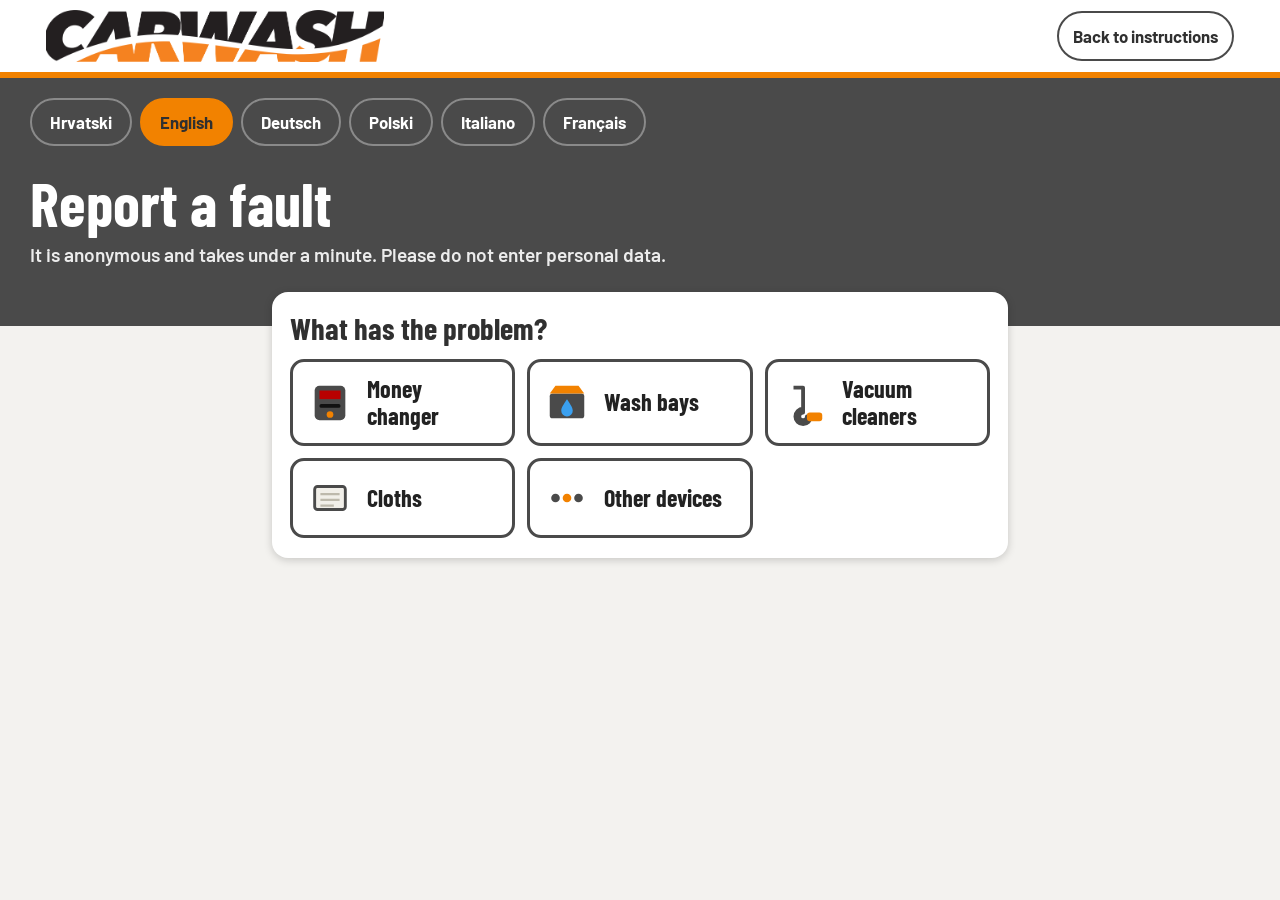
==== report.html @ 5fe4f149 "Add files via upload" ====
<!DOCTYPE html>
<html lang="hr">
<head>
<meta charset="UTF-8">
<meta name="viewport" content="width=device-width, initial-scale=1">
<meta name="theme-color" content="#4a4a4a">
<meta name="robots" content="noindex">
<title>Prijavi kvar | Car Wash</title>
<link rel="preconnect" href="https://fonts.googleapis.com">
<link rel="preconnect" href="https://fonts.gstatic.com" crossorigin>
<link href="https://fonts.googleapis.com/css2?family=Barlow+Condensed:ital,wght@0,600;0,700;1,800&family=Barlow:wght@500;600;700&family=Montserrat:ital,wght@0,700;0,800;0,900;1,800;1,900&display=swap" rel="stylesheet">
<link rel="stylesheet" href="style.css">
</head>
<body class="rp">
<header class="top">
  <div class="bar">
    <a class="logo" href="index.html" id="homeLogo"><img src="assets/carwash-logo.png" alt="Carwash" width="833" height="128"></a>
    <nav class="menu"><a id="homeLink" href="index.html"></a></nav>
  </div>
</header>
<section class="mast mast--rp">
  <nav id="langs" class="langs" aria-label="Language"></nav>
  <h1 id="title"></h1>
  <p id="hint" class="hint"></p>
</section>
<main class="rp-main"><div class="rp-card" id="rp" aria-live="polite"></div></main>
<script src="rp.js"></script>
<script src="report.js"></script>
</body>
</html>
---- style.css ----
:root{--ink:#4a4a4a;--ink2:#303030;--foam:#f3f2ef;--sun:#f28200;--text:#222;--mute:#5d5d5d;--stick:0px;--r:16px}
*{box-sizing:border-box}
html{scroll-behavior:smooth}
body{margin:0;background:var(--foam);color:var(--text);font:500 1.15rem/1.55 Barlow,system-ui,sans-serif;-webkit-text-size-adjust:100%}
img{max-width:100%;height:auto;display:block}
button{font:inherit;color:inherit;cursor:pointer}
.sr{position:absolute;width:1px;height:1px;overflow:hidden;clip:rect(0 0 0 0)}
:focus-visible{outline:3px solid var(--sun);outline-offset:2px}

.top{background:#fff;border-bottom:6px solid var(--sun)}
.bar{max-width:1220px;margin:0 auto;padding:10px 16px;display:flex;align-items:center;justify-content:space-between;gap:12px}
.logo img{height:44px;width:auto}
.menu{display:flex;gap:6px;flex:none}
.menu a{color:var(--ink2);text-decoration:none;font-weight:700;font-size:1.05rem;padding:10px 14px;border-radius:99px;min-height:44px;display:grid;place-items:center;border:2px solid var(--ink)}
.menu a:hover{background:var(--sun);border-color:var(--sun)}

.mast{background:var(--ink);color:#fff;padding:20px 16px 64px}
.langs{display:flex;gap:8px;overflow-x:auto;max-width:1220px;margin:0 auto 22px;padding-bottom:4px;scrollbar-width:none}
.langs::-webkit-scrollbar{display:none}
.langs button{flex:none;border:2px solid #8a8a8a;background:transparent;color:#fff;padding:9px 18px;border-radius:99px;font-weight:700;font-size:1.05rem;min-height:46px}
.langs button[aria-pressed=true]{background:var(--sun);border-color:var(--sun);color:var(--ink2)}
.mast h1{max-width:1220px;margin:0 auto 6px;font:700 clamp(2.2rem,7vw,3.8rem)/1.02 'Barlow Condensed',sans-serif}
.hint{max-width:1220px;margin:0 auto;color:#ececec;font-size:1.2rem;font-weight:600}

.stage{max-width:1240px;margin:-48px auto 0;padding:0 10px 56px;display:grid;gap:16px}
.machine{margin:0;position:sticky;top:0;z-index:5;padding:8px 0;background:linear-gradient(var(--foam) 82%,transparent)}
.frame{border-radius:var(--r);overflow:hidden;box-shadow:0 8px 28px rgba(0,0,0,.28);background:#f7d42a}
.frame svg{display:block;width:100%;height:auto}
.zoom-btn{position:absolute;left:8px;top:16px;width:44px;height:44px;border-radius:50%;border:0;background:var(--ink);color:#fff;display:grid;place-items:center;box-shadow:0 2px 8px rgba(0,0,0,.35)}
#flow{position:fixed;left:0;width:100vw;z-index:4;pointer-events:none;display:none}

/* machine svg */
.ph{font-family:Montserrat,Barlow,system-ui,sans-serif;font-weight:800;fill:#111}
.ph.heavy{font-weight:900}.ph.it{font-style:italic;font-weight:900}.ph.wh{fill:#fff}
.coinv{cursor:pointer}
.seg{fill:#8c0000}.seg.on{fill:#fff0e6;filter:drop-shadow(0 0 3px #ff9a80)}
.btn{cursor:pointer;outline:none}
.btn .halo{opacity:0}
.btn[aria-pressed=true] .halo,.btn:focus-visible .halo{opacity:1}
.btn:hover .face{filter:brightness(1.1)}
.pulse{fill:#fff;opacity:0;transform-box:fill-box;transform-origin:center;animation:pulse 2.1s ease-out infinite;pointer-events:none}
.btn[aria-pressed=true] .pulse{animation:none;opacity:0}
@keyframes pulse{0%{opacity:.95;transform:scale(1)}100%{opacity:0;transform:scale(1.7)}}

.coins{display:flex;gap:8px;align-items:center;overflow-x:auto;scrollbar-width:none;padding:6px 2px}
.coins::-webkit-scrollbar{display:none}
.coins>span{flex:none;font-weight:700;color:var(--ink2);font-size:1.05rem}
.chip{flex:none;min-height:46px;min-width:46px;padding:0 14px;border-radius:99px;border:2px solid var(--ink);background:#fff;font-weight:700;font-size:1.1rem;display:grid;place-items:center}
.chip:active{background:var(--sun)}
.coins--d{display:none;margin-top:6px}

.content{display:grid;gap:16px;align-content:start}
.programs{display:grid;gap:14px}
.card{background:#fff;border-radius:var(--r);box-shadow:0 1px 3px rgba(0,0,0,.16);scroll-margin-top:calc(var(--stick) + 12px);border:3px solid transparent;transition:border-color .2s,box-shadow .2s}
.card.on{border-color:var(--c);box-shadow:0 6px 20px rgba(0,0,0,.22)}
.card-h{display:flex;align-items:center;gap:14px;width:100%;text-align:left;background:none;border:0;padding:16px 16px 8px}
.dot{flex:none;width:46px;height:46px;border-radius:50%;background:var(--f);border:5px solid #a3a3a3;box-shadow:inset 0 0 0 2px rgba(0,0,0,.18)}
.ttl{flex:1;min-width:0}
.ttl b{display:block;font:700 1.95rem/1.05 'Barlow Condensed',sans-serif}
.ttl small{color:var(--mute);font-size:1.05rem;font-weight:600}
.time{flex:none;background:var(--sun);color:var(--ink2);font:700 1.35rem/1 'Barlow Condensed',sans-serif;padding:9px 12px;border-radius:10px;white-space:nowrap}
.tags{display:flex;gap:8px;flex-wrap:wrap;padding:0 18px}
.tags span{background:var(--ink);color:#fff;font-weight:700;font-size:.95rem;padding:3px 12px;border-radius:99px}
.card p{margin:0;padding:10px 18px 18px;max-width:62ch;font-size:1.15rem;font-weight:500;color:#1b1b1b}

.prices{background:#fff;border-radius:var(--r);padding:18px;box-shadow:0 1px 3px rgba(0,0,0,.16)}
h2{margin:0 0 10px;font:700 1.95rem/1.1 'Barlow Condensed',sans-serif}
.prices{scroll-margin-top:calc(var(--stick) + 12px)}
.prices h2{font-size:2.4rem;margin:0}
.asof{margin:0 0 12px;color:var(--mute);font-weight:600}
.tarhead{display:flex;align-items:baseline;flex-wrap:wrap;gap:6px 12px;background:var(--ink);color:#fff;border-radius:12px;padding:10px 14px;margin-bottom:4px}
.tarhead b{font:700 1.5rem/1.1 'Barlow Condensed',sans-serif}
.tarhead span{font-weight:700;font-size:1.1rem}
.tarhead em{font-style:normal;margin-left:auto;background:var(--sun);color:var(--ink2);font-weight:700;font-size:.95rem;padding:2px 10px;border-radius:99px}
.prices h3{margin:16px 0 4px;padding-bottom:4px;border-bottom:3px solid var(--sun);font:700 1.5rem/1.1 'Barlow Condensed',sans-serif;color:var(--ink2)}
.prow{list-style:none;margin:0;padding:0}
.prow li{display:flex;justify-content:space-between;gap:12px;padding:7px 2px;font-weight:600;font-size:1.15rem;border-bottom:1px solid #e6e4df}
.prow b{font:700 1.5rem/1 'Barlow Condensed',sans-serif;color:var(--ink2)}
.vat{margin:16px 0 0;color:var(--mute);font-size:1rem;font-weight:600}
.vat a{color:var(--ink2);font-weight:700;overflow-wrap:anywhere}
.rate{justify-self:center;background:var(--sun);color:var(--ink2);text-decoration:none;font-weight:700;font-size:1.15rem;padding:15px 38px;border-radius:99px;min-height:50px;box-shadow:0 4px 12px rgba(242,130,0,.4)}
.rate:hover{background:#ff9419}

.zoom{border:0;padding:0;width:100vw;max-width:100vw;height:100dvh;max-height:100dvh;background:rgba(15,15,15,.94)}
.zoom::backdrop{background:#000}
.zscroll{overflow:auto;height:100%;display:grid;align-items:center}
#zbox svg{display:block;width:max(100%,1000px);margin:auto}
#zoomClose{position:fixed;top:10px;right:10px;z-index:2;width:48px;height:48px;border-radius:50%;border:0;background:#fff;color:var(--ink);font-size:2rem;line-height:1}

@media (max-width:420px){.logo img{height:36px}.menu a{padding:8px 11px;font-size:1rem}}
@media (min-width:960px){
  .stage{grid-template-columns:minmax(0,1.55fr) minmax(0,1fr);gap:28px;align-items:start;padding:0 20px 72px}
  .machine{top:16px;padding:0;background:none}
  .zoom-btn{top:8px}
  .coins--d{display:flex;flex-wrap:wrap;overflow:visible}.coins--m{display:none}
  .card{scroll-margin-top:24px}
  .mast{padding:20px 20px 72px}
  .logo img{height:52px}
}
@media (prefers-reduced-motion:reduce){html{scroll-behavior:auto}.pulse{animation:none;opacity:.55;transform:scale(1.3)}.btn[aria-pressed=true] .pulse{opacity:0}.card{transition:none}}

/* exchange (under title) */
.exch{max-width:1220px;margin:22px auto 0;background:#fff;color:var(--ink2);border-radius:var(--r);padding:16px;box-shadow:0 4px 18px rgba(0,0,0,.3)}
.exch-h{display:flex;gap:14px;align-items:center;margin-bottom:12px}
.exch-h h2{margin:0 0 2px;font-size:1.9rem}
.exch-h p{margin:0;color:var(--mute);font-weight:600;font-size:1.05rem;line-height:1.3}
.exch .ico{flex:none;display:grid;place-items:center}
.exch-g{display:grid;grid-template-columns:repeat(3,minmax(0,1fr));gap:10px}
.tile{background:var(--foam);border:2px solid #e2dfd8;border-radius:12px;padding:10px 8px;display:grid;justify-items:center;gap:4px}
.trow{display:grid;justify-items:center;gap:0}
.trow b{font:700 1.7rem/1 'Barlow Condensed',sans-serif;white-space:nowrap}
.trow i{font-style:normal;font-weight:700;color:var(--sun);font-size:1.2rem;line-height:1}
.tok{display:flex;align-items:center;gap:3px}.tok svg{width:24px;height:24px}
.tile em{font-style:normal;background:var(--sun);color:var(--ink2);font-weight:700;font-size:.95rem;padding:0 10px;border-radius:99px}
.tile em.b0{visibility:hidden}
.tile-card{grid-column:1/-1;display:flex;align-items:center;justify-content:flex-start;gap:14px;padding:10px 14px;text-align:left}
.tile-card b{display:block;font:700 1.5rem/1.1 'Barlow Condensed',sans-serif}
.tile-card span{font-weight:600;font-size:1.05rem}
.exch-n{margin:10px 2px 0;font-weight:700;color:var(--mute)}

/* devices (bottom) */
.devices{max-width:1240px;margin:0 auto;padding:0 10px 90px;display:grid;gap:14px}
.devices>h2{margin:8px 0 0;font-size:2.4rem;color:var(--ink2)}
.devgrid{display:grid;grid-template-columns:repeat(auto-fit,minmax(min(100%,320px),1fr));gap:14px}
.dev{background:#fff;border-radius:var(--r);box-shadow:0 1px 3px rgba(0,0,0,.16);padding:16px;display:flex;gap:14px;align-items:flex-start}
.dev-i{flex:none;width:76px;height:76px;display:grid;place-items:center;background:var(--foam);border-radius:14px;overflow:hidden}
.dev-i img{width:76px;height:76px;object-fit:cover}
.dev h3{margin:0 0 4px;font:700 1.7rem/1.1 'Barlow Condensed',sans-serif}
.dev p{margin:0 0 10px;font-weight:500}
.dev--wide{grid-column:1/-1;display:block}
.cp{display:grid;gap:18px}
.cp-demo{display:grid;gap:10px;align-content:start}
.cps{display:block;width:100%;height:auto;border-radius:14px}
.cps text{font-family:Montserrat,Barlow,sans-serif;font-weight:800}
.cp-cap{margin:0;font-weight:700;font-size:1.2rem;min-height:3.1em;color:var(--ink2)}
.cp-dots{display:flex;gap:8px}
.cp-dots button{width:46px;height:46px;border-radius:50%;border:2px solid var(--ink);background:#fff;font-weight:700;font-size:1.1rem}
.cp-dots button[aria-pressed=true]{background:var(--sun);border-color:var(--sun)}
.cp-list h3{margin:0 0 8px;font-size:2rem}
.cp-list ul{list-style:none;margin:0;padding:0;display:grid;gap:10px}
.cp-list li{padding-left:14px;border-left:5px solid #d9d6cf}
.cp-list li b{display:block;font:700 1.35rem/1.15 'Barlow Condensed',sans-serif}
.cp-list li span{font-weight:500;font-size:1.1rem}
.cp-list li.k-wet{border-color:#1a73d9}.cp-list li.k-stop{border-color:#d10000}.cp-list li.k-q{border-color:var(--sun)}
.thx{margin:14px 0 0;font-weight:700;color:var(--mute)}
@media (min-width:760px){.cp{grid-template-columns:1.15fr 1fr}}

/* carpet animation */
.mat{transform:translateY(50px);transition:transform .9s ease}
.s1 .mat,.s2 .mat{transform:translateY(-40px)}
.s3 .mat{transition:none;transform-origin:242px 0;animation:turn 3.6s ease-in-out infinite}
@keyframes turn{0%,100%{transform:translateY(-40px) scaleX(1)}30%{transform:translateY(12px) scaleX(1)}48%{transform:translateY(12px) scaleX(-1)}85%{transform:translateY(-40px) scaleX(-1)}}
.d0,.d1{opacity:0}.s1 .d1,.s2 .d1,.s3 .d1{opacity:1}
.s0 .d0{opacity:1;animation:hide .01s 1.5s forwards}.s0 .d1{animation:showit .01s 1.5s forwards}
@keyframes hide{to{opacity:0}}@keyframes showit{to{opacity:1}}
.coin{opacity:0}.s0 .coin{animation:coin 1.5s ease-in both}
@keyframes coin{0%{opacity:1;transform:translateY(0)}80%{opacity:1;transform:translateY(30px)}100%{opacity:0;transform:translateY(36px)}}
.drop{opacity:0}.s2 .drop{animation:fall .9s linear infinite}
@keyframes fall{0%{opacity:0;transform:translateY(0)}15%{opacity:1}85%{opacity:1}100%{opacity:0;transform:translateY(50px)}}
.bluehalo{opacity:0;transform-box:fill-box;transform-origin:center}.s2 .bluehalo{animation:ping 1s ease-out infinite}
@keyframes ping{0%{opacity:.95;transform:scale(1)}100%{opacity:0;transform:scale(1.9)}}
.arrs{opacity:0}.s1 .arrs,.s3 .arrs{opacity:1}.s1 .aInG{animation:nudge 1.2s ease-in-out infinite}.s1 .aOutG{display:none}
@keyframes nudge{50%{transform:translateY(-18px)}}
.rot{opacity:0}.s3 .rot{opacity:1;animation:spin 2.2s linear infinite}
@keyframes spin{to{transform:rotate(360deg)}}

/* cloth device animation */
.kd0,.kd1{opacity:0}.kr.s1 .kd1,.kr.s2 .kd1{opacity:1}
.kr.s0 .kd0{opacity:1;animation:hide .01s 1.5s forwards}.kr.s0 .kd1{animation:showit .01s 1.5s forwards}
.kcoin{opacity:0}.kr.s0 .kcoin{animation:kcoin 1.5s ease-in both}
@keyframes kcoin{0%{opacity:1;transform:translateX(0)}80%{opacity:1;transform:translateX(-122px)}100%{opacity:0;transform:translateX(-128px)}}
.kh{opacity:0;transform-box:fill-box;transform-origin:center}.kr.s1 .kh{animation:kh 2.4s ease-out infinite}
@keyframes kh{0%{opacity:.95;transform:scale(1)}22%{opacity:0;transform:scale(1.7)}100%{opacity:0;transform:scale(1.7)}}
.kcl{transform:translateY(-62px);transition:transform .9s ease}.kr.s2 .kcl{transform:translateY(0)}

/* warning strip */
.warn{grid-column:1/-1;display:grid;grid-template-columns:140px 1fr;gap:14px;align-items:center;background:#fff4e0;border:3px solid var(--sun);border-radius:var(--r);padding:12px 16px;box-shadow:0 1px 3px rgba(0,0,0,.16)}
.wn-svg{width:140px;height:auto;display:block;border-radius:10px}
.wn-t{display:grid;grid-template-columns:auto 1fr;column-gap:10px;align-items:center}
.wn-i,.kr-note i{display:inline-grid;place-items:center;width:34px;height:34px;border-radius:50%;background:var(--sun);color:#fff;font:800 1.3rem/1 'Barlow Condensed',sans-serif;font-style:normal}
.wn-t h2{margin:0;font:800 1.7rem/1.1 'Barlow Condensed',sans-serif;color:var(--ink2)}
.wn-t p{grid-column:1/-1;margin:6px 0 0;font-weight:600;font-size:1.15rem}
.wn-lance{animation:wnL 6s ease-in-out infinite}
.wn-hand{animation:wnH 6s ease-in-out infinite}
.wn-finger{animation:wnF 6s ease-in-out infinite}
.wn-halo{opacity:0;transform-box:fill-box;transform-origin:center;animation:wnO 6s ease-out infinite}
.wn-drop{opacity:0;animation:wnD .8s linear infinite;animation-play-state:running}
@keyframes wnL{0%,18%{transform:translateY(-12px) rotate(6deg)}30%,88%{transform:translateY(24px) rotate(0)}96%,100%{transform:translateY(-12px) rotate(6deg)}}
.wn-lance{transform-origin:90px 46px}.wn-drops{opacity:0;animation:wnJ 6s ease-out infinite}.wn-jet{opacity:0;animation:wnJ 6s ease-out infinite}
@keyframes wnJ{0%,64%{opacity:0}68%,88%{opacity:.9}94%,100%{opacity:0}}
@keyframes wnH{0%,18%{opacity:0}28%,88%{opacity:1}96%,100%{opacity:0}}
@keyframes wnF{0%,50%{opacity:0;transform:translate(36px,28px)}58%,66%{opacity:1;transform:translate(0,-8px)}74%,100%{opacity:0;transform:translate(36px,28px)}}
@keyframes wnO{0%,55%{opacity:0;transform:scale(1)}60%{opacity:.95;transform:scale(1)}78%{opacity:0;transform:scale(1.9)}100%{opacity:0}}
@keyframes wnD{0%{opacity:0;transform:translateY(-8px)}20%{opacity:1}100%{opacity:0;transform:translateY(34px)}}
.pricepill{display:inline-block;background:var(--sun);color:var(--ink2);font:800 1.6rem/1 'Barlow Condensed',sans-serif;border-radius:999px;padding:6px 16px;margin-bottom:6px}
.kr-s{margin:6px 0 12px;font-weight:500;font-size:1.1rem}
.kr-types{list-style:none;margin:0 0 12px;padding:0;display:grid;gap:8px}
.kr-types li{padding:2px 0 2px 14px;border-left:8px solid #d9d6cf;font:700 1.3rem/1.2 'Barlow Condensed',sans-serif}
.kr-types .k-glass{border-color:#1a73d9}.kr-types .k-cockpit{border-color:#f28200}.kr-types .k-leather{border-color:#8a5a2b}.kr-types .k-dry{border-color:#bbb}
.kr-note{display:flex;gap:10px;align-items:center;margin:0;padding:10px 12px;background:#fff4e0;border:2px solid var(--sun);border-radius:10px;font-weight:700;font-size:1.15rem}
.kr-note i{flex:none}
@media (max-width:480px){.warn{grid-template-columns:1fr}.wn-svg{width:100%;max-width:220px;margin:0 auto}}

/* go2wash bubble */
.go2{position:fixed;right:14px;bottom:14px;z-index:30;display:grid;justify-items:end;gap:10px}
.go2-b{width:60px;height:60px;border-radius:50%;border:0;background:var(--sun);color:var(--ink2);box-shadow:0 6px 18px rgba(0,0,0,.35);display:grid;place-items:center;position:relative}
.go2-b span{font:800 1.45rem/1 'Barlow Condensed',sans-serif;letter-spacing:.02em}
.go2-b i{position:absolute;right:2px;top:2px;width:14px;height:14px;border-radius:50%;background:#fff;border:3px solid var(--ink)}
.go2-b::after{content:"";position:absolute;inset:0;border-radius:50%;border:3px solid var(--sun);animation:gp 2.6s ease-out infinite;pointer-events:none}
@keyframes gp{0%{opacity:.8;transform:scale(1)}100%{opacity:0;transform:scale(1.5)}}
.go2.open .go2-b::after{animation:none;opacity:0}
.go2-p{width:min(320px,calc(100vw - 28px));background:#fff;border-radius:var(--r);padding:14px 16px 16px;box-shadow:0 10px 30px rgba(0,0,0,.35);border-top:6px solid var(--sun)}
.go2-p[hidden]{display:none}
.go2-h{display:flex;align-items:center;gap:8px}
.go2-h b{font:700 1.7rem/1 'Barlow Condensed',sans-serif}
.go2-h em{font-style:normal;background:var(--ink);color:#fff;font-weight:700;font-size:.9rem;padding:2px 10px;border-radius:99px}
.go2-x{margin-left:auto;width:40px;height:40px;border-radius:50%;border:0;background:var(--foam);font-size:1.6rem;line-height:1}
.go2-tag{margin:6px 0 4px;font-weight:700;color:var(--mute)}
.go2-p p{margin:0 0 12px}
.go2-p a{display:inline-block;background:var(--ink);color:#fff;text-decoration:none;font-weight:700;padding:11px 20px;border-radius:99px;min-height:44px}
@media (prefers-reduced-motion:reduce){.go2-b::after{animation:none;opacity:0}.mat{transition:none}.s3 .mat,.s1 .arrs,.s2 .drop,.s3 .rot,.s2 .bluehalo,.s0 .coin{animation:none}.s2 .drop{opacity:1}.s0 .d0{animation:none}.s0 .d1{animation:none;opacity:0}}

.dev-b{min-width:0}.dev h3{overflow-wrap:anywhere}
.dev-i svg{width:56px;height:56px}

@media (prefers-reduced-motion:reduce){.wn-lance,.wn-hand,.wn-finger,.wn-halo,.wn-drop,.kr.s1 .kh,.kr.s0 .kcoin{animation:none}.wn-lance{transform:translateY(24px)}.wn-jet,.wn-drops{opacity:.9;animation:none}.wn-hand{opacity:1}.wn-drop{opacity:1}.kcl{transition:none}.kr.s0 .kd0,.kr.s0 .kd1{animation:none}.kr.s0 .kd1{opacity:0}.s3 .mat{transform:translateY(12px)}}

.foot{max-width:1240px;margin:0 auto;padding:0 10px 110px;display:grid;gap:18px;justify-items:center;text-align:center}
.foot .vat{margin:0;background:#fff;border-radius:var(--r);box-shadow:0 1px 3px rgba(0,0,0,.16);padding:16px 18px;width:100%;box-sizing:border-box;font-size:1.1rem;color:var(--ink2)}

/* prijava kvara: gumb na glavnoj stranici */
.rp-fab{position:fixed;left:14px;bottom:14px;z-index:30;background:#d10000;color:#fff;text-decoration:none;font:800 1.15rem/1 'Barlow Condensed',sans-serif;letter-spacing:.04em;text-transform:uppercase;padding:0 32px 0 26px;min-height:56px;justify-content:center;border-radius:99px;display:flex;align-items:center;gap:10px;box-shadow:0 6px 18px rgba(0,0,0,.4)}
.rp-fab:hover{background:#e60000}
.rp-fab svg{flex:none}

/* stranica prijave */
.mast--rp{padding-bottom:56px}
.rp-main{max-width:760px;margin:-34px auto 0;padding:0 12px 80px}
.rp-card{background:#fff;border-radius:var(--r);box-shadow:0 2px 8px rgba(0,0,0,.18);padding:20px 18px}
.rp-card h2{margin:0 0 14px;font:700 1.9rem/1.1 'Barlow Condensed',sans-serif;color:var(--ink2)}
.rp-grid{display:grid;grid-template-columns:repeat(auto-fit,minmax(min(100%,210px),1fr));gap:12px}
.rp-big{display:flex;align-items:center;gap:14px;text-align:left;border:3px solid var(--ink);background:#fff;border-radius:14px;padding:14px;min-height:76px;font:700 1.5rem/1.1 'Barlow Condensed',sans-serif}
.rp-big svg{width:46px;height:46px;flex:none}
.rp-big:hover,.rp-big:active{background:var(--sun);border-color:var(--sun)}
.rp-top{display:flex;justify-content:space-between;align-items:center;gap:10px;margin-bottom:16px;flex-wrap:wrap}
.rp-chip{display:inline-flex;align-items:center;gap:10px;background:var(--foam);border-radius:99px;padding:6px 16px 6px 8px;font:700 1.35rem/1 'Barlow Condensed',sans-serif}
.rp-chip svg{width:34px;height:34px}
.rp-link{background:none;border:0;color:var(--ink2);text-decoration:underline;font-weight:700;min-height:44px;padding:0 6px}
.rp-sub{display:grid;grid-template-columns:repeat(auto-fit,minmax(min(100%,170px),1fr));gap:10px;margin-bottom:18px}
.rp-opt,.rp-num{border:3px solid var(--ink);background:#fff;border-radius:12px;min-height:56px;font-weight:700;padding:8px 12px}
.rp-opt[aria-pressed=true],.rp-num[aria-pressed=true]{background:var(--sun);border-color:var(--sun);color:var(--ink2)}
.rp-nums{display:grid;grid-template-columns:repeat(5,1fr);gap:10px;margin-bottom:18px}
.rp-num{font:800 1.6rem/1 'Barlow Condensed',sans-serif;min-height:60px}
.rp-l{display:block;margin:16px 0 6px;font-weight:700;color:var(--ink2)}
.rp-card select,.rp-card textarea{width:100%;font:600 1.15rem/1.3 Barlow,sans-serif;padding:14px 12px;border:3px solid var(--ink);border-radius:12px;background:#fff;color:var(--text);min-height:56px}
.rp-card textarea{resize:vertical;min-height:90px}
.hp{position:absolute;left:-9999px;width:1px;height:1px;opacity:0}
.rp-go{display:block;width:100%;margin-top:22px;border:0;border-radius:99px;background:var(--sun);color:var(--ink2);font:800 1.5rem/1 'Barlow Condensed',sans-serif;letter-spacing:.03em;text-transform:uppercase;min-height:60px;padding:0 24px;text-align:center;text-decoration:none;display:grid;place-items:center;box-shadow:0 4px 12px rgba(242,130,0,.4)}
.rp-go:disabled{background:#d9d6cf;color:#7a7a7a;box-shadow:none;cursor:not-allowed}
.rp-go--ok{background:#2f9e4f;color:#fff;box-shadow:0 4px 12px rgba(47,158,79,.4)}
.rp-back{display:block;width:100%;margin-top:10px;min-height:52px;background:none;border:3px solid var(--ink);border-radius:99px;font-weight:700}
.rp-s{margin:0 0 12px;color:var(--mute);font-weight:600}
.rp-sum{margin:0;display:grid;gap:4px;background:var(--foam);border-radius:12px;padding:14px 16px}
.rp-sum dt{font-weight:700;color:var(--mute);font-size:1rem;margin-top:8px}.rp-sum dt:first-child{margin-top:0}
.rp-sum dd{margin:0;font:700 1.5rem/1.15 'Barlow Condensed',sans-serif;overflow-wrap:anywhere}
.rp-err{margin:14px 0 0;padding:12px 14px;background:#fde8e8;border:2px solid #d10000;border-radius:10px;font-weight:700;color:#8a0000}
.rp-thx{text-align:center}.rp-ok svg{width:84px;height:84px;margin:6px auto 10px}
.rp-thx h2{font-size:2rem}.rp-thx p{margin:0 0 10px;font-weight:600}
.rp-test{background:#fff4e0;border:2px solid var(--sun);border-radius:10px;padding:12px 14px}
@media (max-width:420px){.rp-nums{grid-template-columns:repeat(3,1fr)}}

.bx-art{display:block;width:100%;max-width:420px;height:auto;margin:0 auto 14px;border-radius:14px}
.bx-lamp{animation:bxl 1s steps(2,end) infinite}
.bx-lampH{transform-box:fill-box;transform-origin:center;animation:bxh 1s ease-out infinite}
.bx-hoseL{transform-origin:112px 58px;animation:bxs 3.2s ease-in-out infinite}
.bx-spray{stroke-dasharray:6 8;animation:bxd .6s linear infinite}
@keyframes bxl{50%{opacity:.35}}@keyframes bxh{0%{opacity:.9;transform:scale(1)}100%{opacity:0;transform:scale(2.4)}}
@keyframes bxs{50%{transform:rotate(3deg)}}@keyframes bxd{to{stroke-dashoffset:-14}}
@media (prefers-reduced-motion:reduce){.bx-lamp,.bx-lampH,.bx-hoseL,.bx-spray{animation:none}}
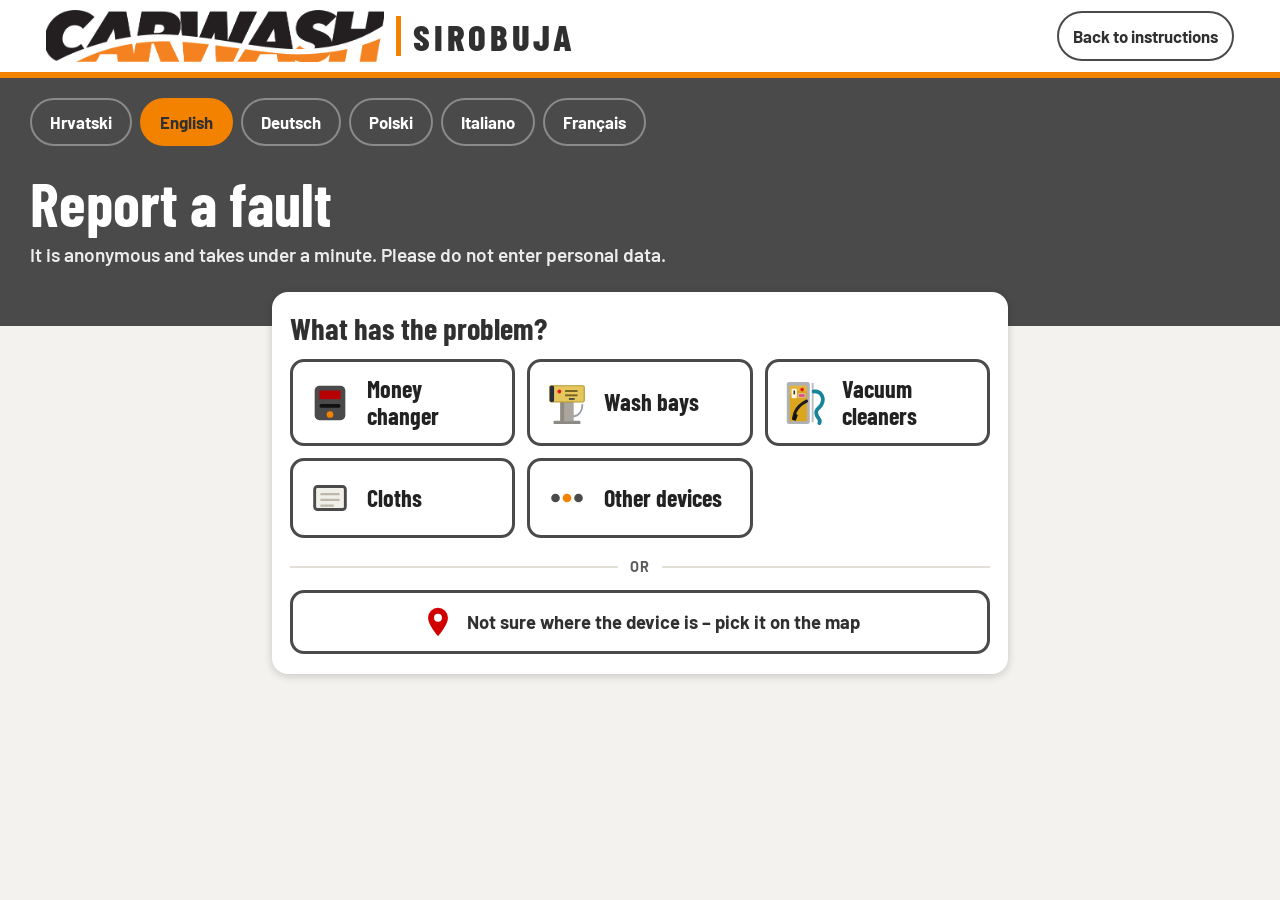
==== commit 5454bdde: "Add files via upload" ====
--- a/report.html
+++ b/report.html
@@ -14,7 +14,7 @@
 <body class="rp">
 <header class="top">
   <div class="bar">
-    <a class="logo" href="index.html" id="homeLogo"><img src="assets/carwash-logo.png" alt="Carwash" width="833" height="128"></a>
+    <a class="logo" href="index.html" id="homeLogo"><img src="assets/carwash-logo.png" alt="Carwash" width="833" height="128"><span class="loc" id="locTag" hidden></span></a>
     <nav class="menu"><a id="homeLink" href="index.html"></a></nav>
   </div>
 </header>
@@ -24,6 +24,7 @@
   <p id="hint" class="hint"></p>
 </section>
 <main class="rp-main"><div class="rp-card" id="rp" aria-live="polite"></div></main>
+<script src="config.js"></script>
 <script src="rp.js"></script>
 <script src="report.js"></script>
 </body>
--- a/style.css
+++ b/style.css
@@ -22,7 +22,7 @@
 .mast h1{max-width:1220px;margin:0 auto 6px;font:700 clamp(2.2rem,7vw,3.8rem)/1.02 'Barlow Condensed',sans-serif}
 .hint{max-width:1220px;margin:0 auto;color:#ececec;font-size:1.2rem;font-weight:600}
 
-.stage{max-width:1240px;margin:-48px auto 0;padding:0 10px 56px;display:grid;gap:16px}
+.stage{max-width:1240px;margin:-48px auto 0;padding:0 10px 56px;display:grid;grid-template-columns:minmax(0,1fr);gap:16px}
 .machine{margin:0;position:sticky;top:0;z-index:5;padding:8px 0;background:linear-gradient(var(--foam) 82%,transparent)}
 .frame{border-radius:var(--r);overflow:hidden;box-shadow:0 8px 28px rgba(0,0,0,.28);background:#f7d42a}
 .frame svg{display:block;width:100%;height:auto}
@@ -50,7 +50,7 @@
 .coins--d{display:none;margin-top:6px}
 
 .content{display:grid;gap:16px;align-content:start}
-.programs{display:grid;gap:14px}
+.programs{display:grid;grid-template-columns:minmax(0,1fr);gap:14px}
 .card{background:#fff;border-radius:var(--r);box-shadow:0 1px 3px rgba(0,0,0,.16);scroll-margin-top:calc(var(--stick) + 12px);border:3px solid transparent;transition:border-color .2s,box-shadow .2s}
 .card.on{border-color:var(--c);box-shadow:0 6px 20px rgba(0,0,0,.22)}
 .card-h{display:flex;align-items:center;gap:14px;width:100%;text-align:left;background:none;border:0;padding:16px 16px 8px}
@@ -87,7 +87,7 @@
 #zbox svg{display:block;width:max(100%,1000px);margin:auto}
 #zoomClose{position:fixed;top:10px;right:10px;z-index:2;width:48px;height:48px;border-radius:50%;border:0;background:#fff;color:var(--ink);font-size:2rem;line-height:1}
 
-@media (max-width:420px){.logo img{height:36px}.menu a{padding:8px 11px;font-size:1rem}}
+@media (max-width:420px){.logo img{height:36px}.menu{gap:4px}.menu a{padding:8px 10px;font-size:.95rem}}
 @media (min-width:960px){
   .stage{grid-template-columns:minmax(0,1.55fr) minmax(0,1fr);gap:28px;align-items:start;padding:0 20px 72px}
   .machine{top:16px;padding:0;background:none}
@@ -199,7 +199,7 @@
 .kr-types .k-glass{border-color:#1a73d9}.kr-types .k-cockpit{border-color:#f28200}.kr-types .k-leather{border-color:#8a5a2b}.kr-types .k-dry{border-color:#bbb}
 .kr-note{display:flex;gap:10px;align-items:center;margin:0;padding:10px 12px;background:#fff4e0;border:2px solid var(--sun);border-radius:10px;font-weight:700;font-size:1.15rem}
 .kr-note i{flex:none}
-@media (max-width:480px){.warn{grid-template-columns:1fr}.wn-svg{width:100%;max-width:220px;margin:0 auto}}
+@media (max-width:480px){.warn{grid-template-columns:minmax(0,1fr)}.warn>*{min-width:0}.wn-svg{width:100%;max-width:220px;margin:0 auto}}
 
 /* go2wash bubble */
 .go2{position:fixed;right:14px;bottom:14px;z-index:30;display:grid;justify-items:end;gap:10px}
@@ -272,8 +272,58 @@
 .bx-art{display:block;width:100%;max-width:420px;height:auto;margin:0 auto 14px;border-radius:14px}
 .bx-lamp{animation:bxl 1s steps(2,end) infinite}
 .bx-lampH{transform-box:fill-box;transform-origin:center;animation:bxh 1s ease-out infinite}
-.bx-hoseL{transform-origin:112px 58px;animation:bxs 3.2s ease-in-out infinite}
+.bx-hoseL{transform-origin:102px 62px;animation:bxs 3.2s ease-in-out infinite}
 .bx-spray{stroke-dasharray:6 8;animation:bxd .6s linear infinite}
 @keyframes bxl{50%{opacity:.35}}@keyframes bxh{0%{opacity:.9;transform:scale(1)}100%{opacity:0;transform:scale(2.4)}}
 @keyframes bxs{50%{transform:rotate(3deg)}}@keyframes bxd{to{stroke-dashoffset:-14}}
 @media (prefers-reduced-motion:reduce){.bx-lamp,.bx-lampH,.bx-hoseL,.bx-spray{animation:none}}
+
+/* karta */
+.rp-or{display:flex;align-items:center;gap:12px;margin:18px 0 12px;color:var(--mute);font-weight:700;text-transform:uppercase;font-size:.9rem;letter-spacing:.08em}
+.rp-or:before,.rp-or:after{content:"";flex:1;height:2px;background:#e3e0d8}
+.rp-mapbtn{display:flex;align-items:center;justify-content:center;gap:12px;width:100%;min-height:64px;padding:10px 16px;border:3px solid var(--ink);background:#fff;border-radius:14px;font:700 1.15rem/1.2 Barlow,sans-serif;color:var(--ink2);text-align:left}
+.rp-mapbtn svg{width:34px;height:34px;flex:none}
+.rp-mapbtn:hover,.rp-mapbtn:active{background:var(--foam)}
+.rp-map{max-width:460px;margin:0 auto 14px;border:3px solid var(--ink);border-radius:14px;overflow:hidden;background:#ddd;line-height:0}
+.rp-map svg{display:block;width:100%;height:auto;-webkit-tap-highlight-color:transparent}
+.mz-g{cursor:pointer;outline:none}
+.mz{fill-opacity:.38;stroke-width:3;stroke-linejoin:round;transition:fill-opacity .2s}
+.mz-g:hover .mz{fill-opacity:.55}
+.mz-g.on .mz{fill-opacity:.62;stroke:#fff;stroke-width:5}
+.mz-g:focus-visible .mz{stroke:#fff;stroke-width:6}
+.has-sel .mz-g:not(.on) .mz{fill-opacity:.2}
+.mp{cursor:pointer}
+.mp rect{stroke:#fff;stroke-width:2.5}
+.mp text{font:800 27px/1 'Barlow Condensed',sans-serif;fill:#fff;letter-spacing:.03em;text-transform:uppercase}
+@media (prefers-reduced-motion:no-preference){.rp-map:not(.has-sel) .mz{animation:mzp 2.4s ease-in-out infinite}}
+@keyframes mzp{50%{fill-opacity:.58}}
+.rp-maphint{text-align:center;margin:0 0 4px}
+.rp-pick{margin-top:6px;padding:14px;border-radius:14px;background:var(--foam);border-left:8px solid var(--zc,var(--sun));scroll-margin-bottom:12px}
+.rp-pick h3{display:flex;align-items:center;gap:10px;margin:0 0 4px;font:800 1.5rem/1.1 'Barlow Condensed',sans-serif;text-transform:uppercase;color:var(--ink2)}
+.rp-pick h3 i{width:16px;height:16px;border-radius:50%;background:var(--zc);flex:none}
+.rp-pick .rp-s{margin:0 0 10px}
+.rp-pg{margin:10px 0 6px;font-weight:700;color:var(--mute)}
+.rp-pick .rp-nums,.rp-pick .rp-sub{margin-bottom:8px}
+.rp-pick .rp-num:active,.rp-pick .rp-opt:active{background:var(--sun);border-color:var(--sun)}
+
+/* usisavač: crvena lampica i njihanje crijeva */
+.vc-lamp{animation:bxl 1s steps(2,end) infinite}
+.vc-hose{transform-box:view-box;transform-origin:168px 76px;animation:vcs 3.4s ease-in-out infinite}
+.rp-big svg .vc-hose{transform-origin:33px 12px}
+@keyframes vcs{50%{transform:rotate(2.2deg)}}
+@media (prefers-reduced-motion:reduce){.vc-lamp,.vc-hose{animation:none}}
+
+/* oznaka lokacije pokraj logotipa */
+.logo{display:flex;align-items:center;gap:12px;text-decoration:none}
+.loc{font:800 1.9rem/1 'Barlow Condensed',sans-serif;letter-spacing:.1em;text-transform:uppercase;color:var(--ink2);border-left:5px solid var(--sun);padding:2px 0 2px 12px;white-space:nowrap}
+.loc[hidden]{display:none}
+@media (max-width:420px){.loc{font-size:1.15rem;padding-left:8px;border-left-width:4px;letter-spacing:.05em}.logo{gap:8px}.logo img{height:31px}}
+@media (min-width:960px){.loc{font-size:2.3rem}}
+.bar{flex-wrap:wrap;row-gap:8px}
+.menu{margin-left:auto}
+
+.dev-i .vc-hose{transform-origin:33px 12px}
+
+.mr{display:flex;flex-wrap:wrap;align-items:center;gap:8px;margin:14px 0 0;font-size:.95rem;color:var(--ink2)}
+.mr a{color:var(--ink2);font-weight:700;text-decoration:none;padding:6px 14px;border:2px solid var(--ink);border-radius:99px}
+.mr a:hover{background:var(--sun);border-color:var(--sun)}
